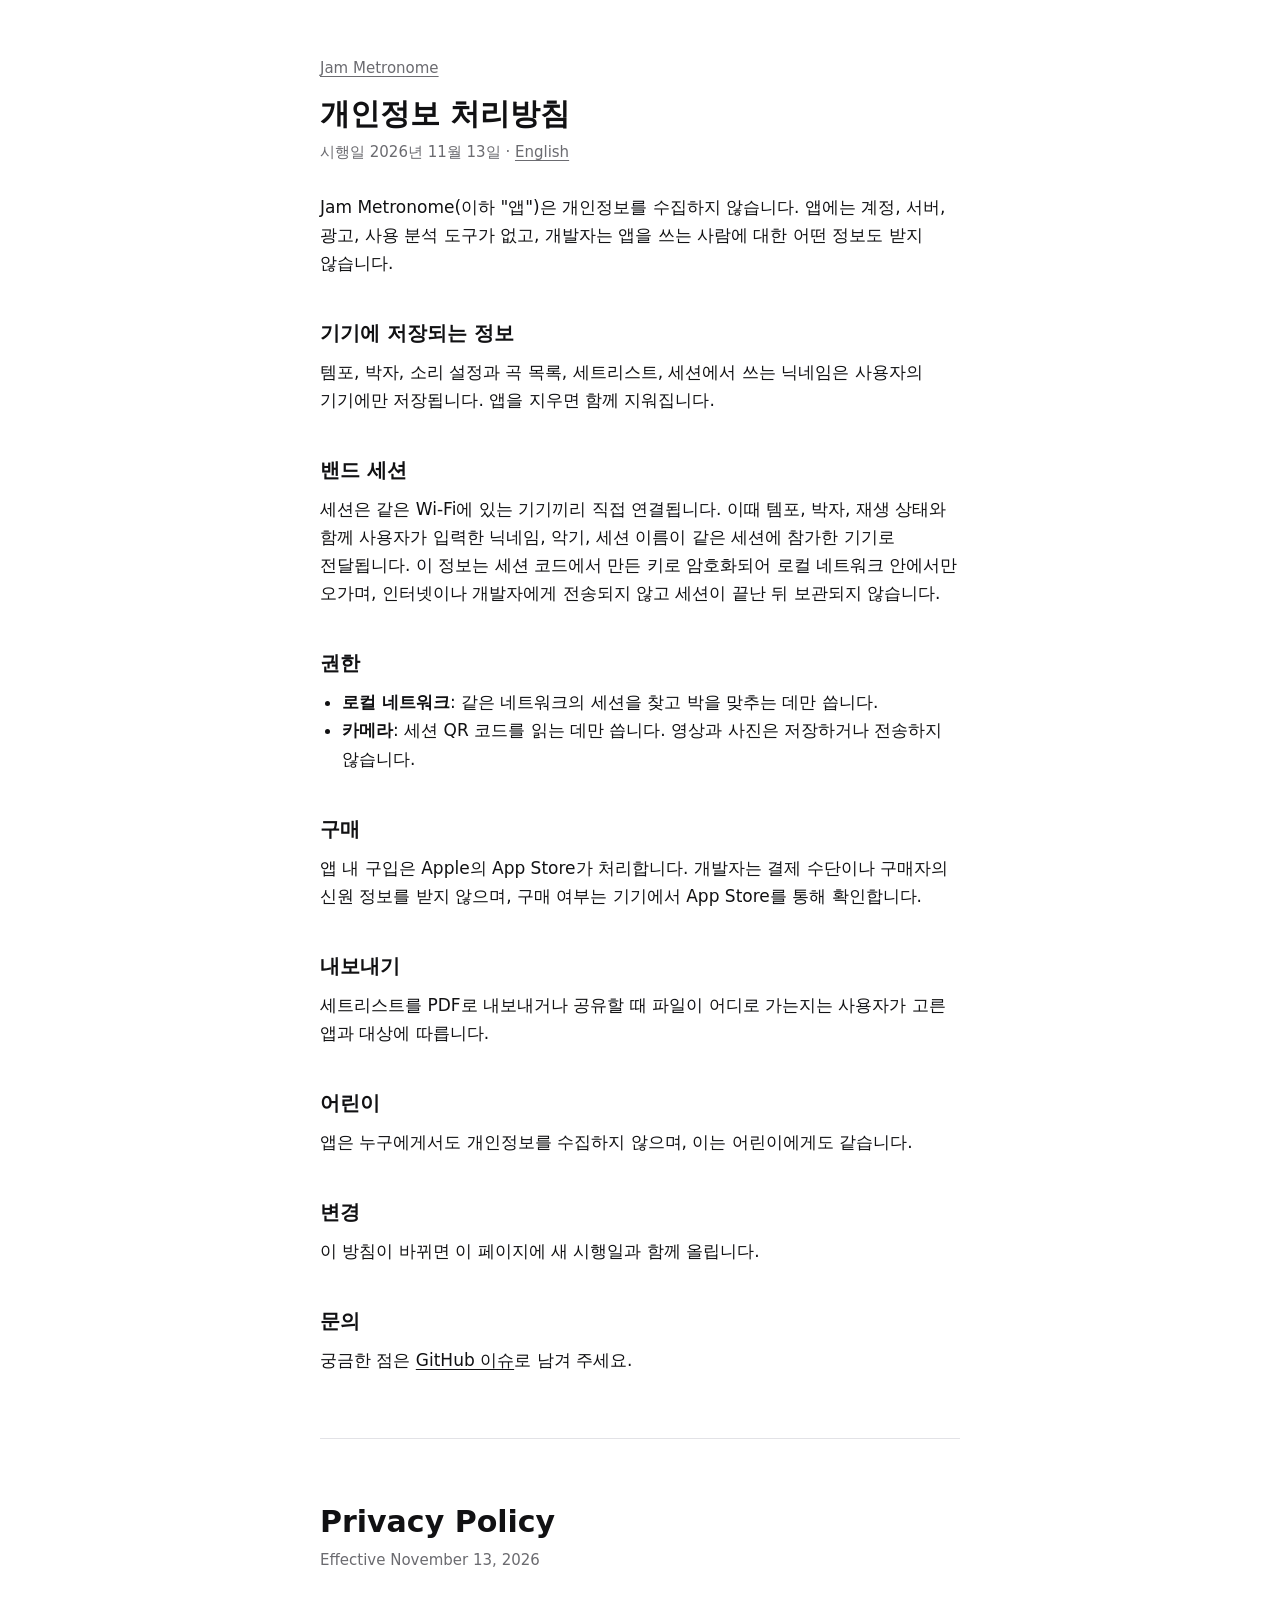
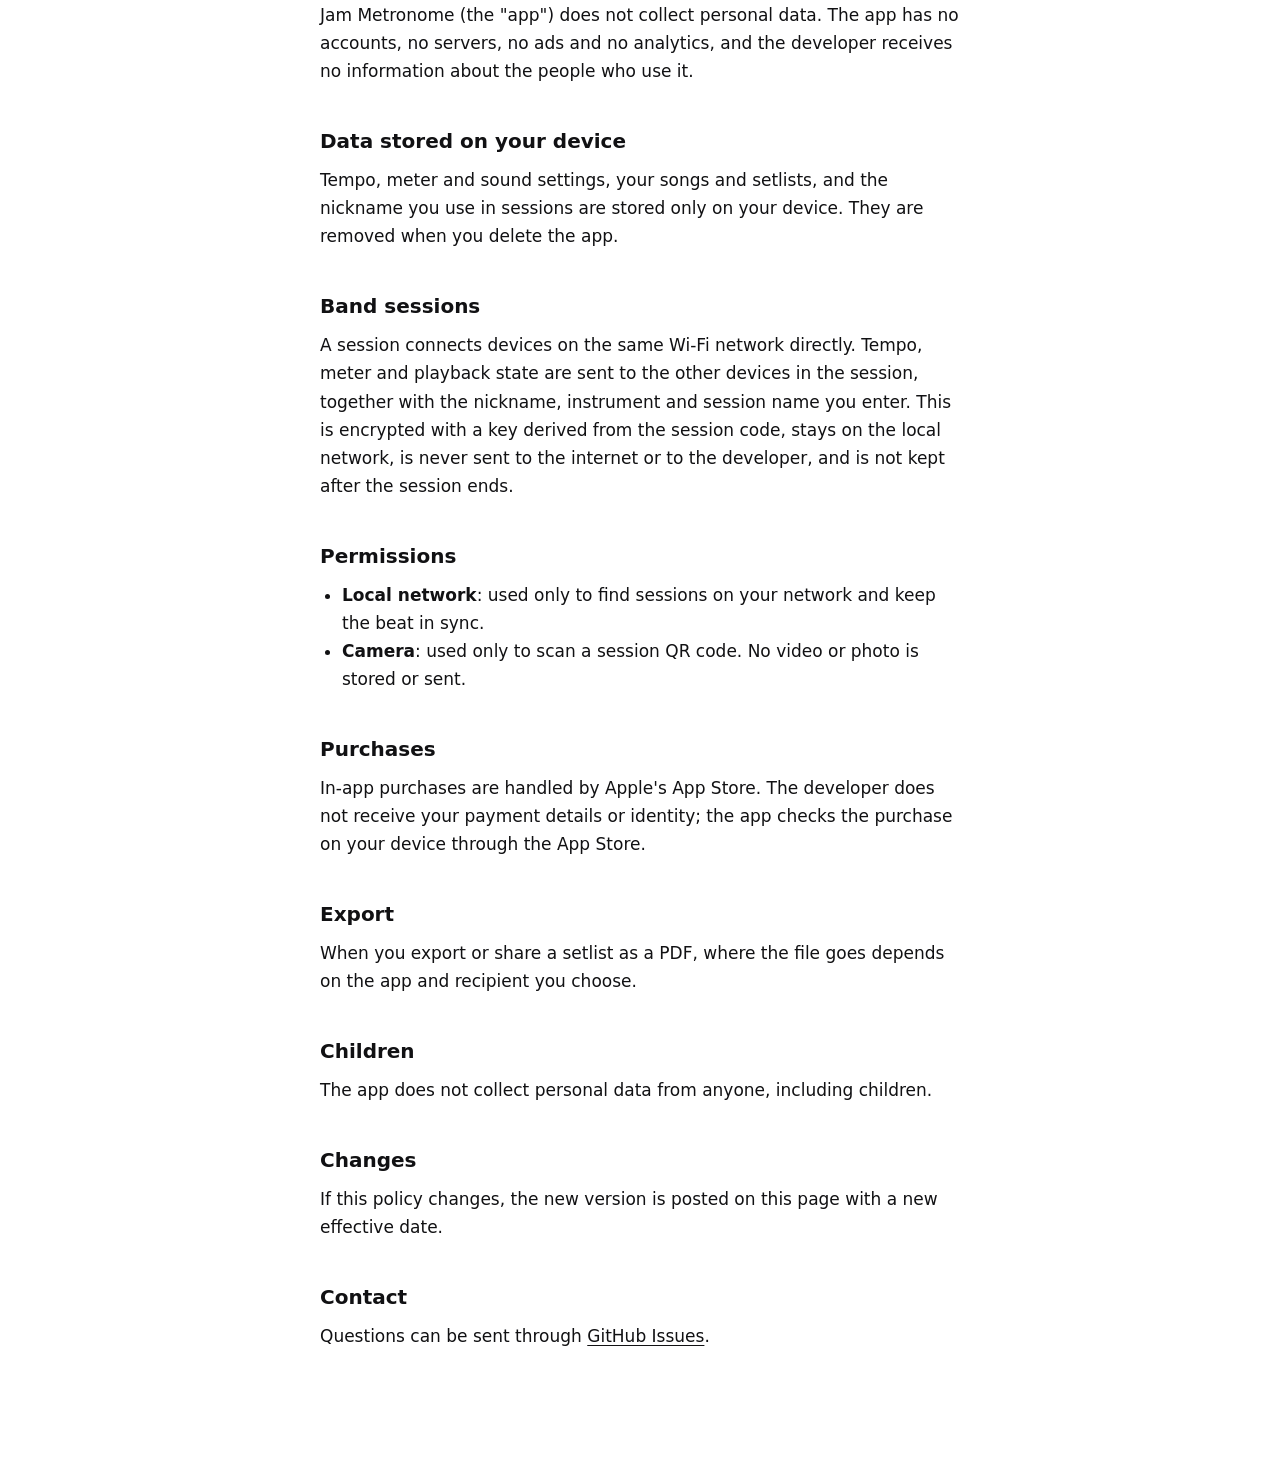
==== privacy.html @ b267054a "Add the support page and the privacy policy" ====
<!doctype html>
<html lang="ko">
<head>
<meta charset="utf-8">
<meta name="viewport" content="width=device-width, initial-scale=1">
<title>Jam Metronome 개인정보 처리방침</title>
<link rel="stylesheet" href="style.css">
</head>
<body>
<main>
<p class="nav"><a href="./">Jam Metronome</a></p>

<h1>개인정보 처리방침</h1>
<p class="meta">시행일 2026년 11월 13일 · <a href="#en">English</a></p>

<p>Jam Metronome(이하 "앱")은 개인정보를 수집하지 않습니다. 앱에는 계정, 서버, 광고, 사용 분석 도구가 없고, 개발자는 앱을 쓰는 사람에 대한 어떤 정보도 받지 않습니다.</p>

<h2>기기에 저장되는 정보</h2>
<p>템포, 박자, 소리 설정과 곡 목록, 세트리스트, 세션에서 쓰는 닉네임은 사용자의 기기에만 저장됩니다. 앱을 지우면 함께 지워집니다.</p>

<h2>밴드 세션</h2>
<p>세션은 같은 Wi-Fi에 있는 기기끼리 직접 연결됩니다. 이때 템포, 박자, 재생 상태와 함께 사용자가 입력한 닉네임, 악기, 세션 이름이 같은 세션에 참가한 기기로 전달됩니다. 이 정보는 세션 코드에서 만든 키로 암호화되어 로컬 네트워크 안에서만 오가며, 인터넷이나 개발자에게 전송되지 않고 세션이 끝난 뒤 보관되지 않습니다.</p>

<h2>권한</h2>
<ul>
<li><strong>로컬 네트워크</strong>: 같은 네트워크의 세션을 찾고 박을 맞추는 데만 씁니다.</li>
<li><strong>카메라</strong>: 세션 QR 코드를 읽는 데만 씁니다. 영상과 사진은 저장하거나 전송하지 않습니다.</li>
</ul>

<h2>구매</h2>
<p>앱 내 구입은 Apple의 App Store가 처리합니다. 개발자는 결제 수단이나 구매자의 신원 정보를 받지 않으며, 구매 여부는 기기에서 App Store를 통해 확인합니다.</p>

<h2>내보내기</h2>
<p>세트리스트를 PDF로 내보내거나 공유할 때 파일이 어디로 가는지는 사용자가 고른 앱과 대상에 따릅니다.</p>

<h2>어린이</h2>
<p>앱은 누구에게서도 개인정보를 수집하지 않으며, 이는 어린이에게도 같습니다.</p>

<h2>변경</h2>
<p>이 방침이 바뀌면 이 페이지에 새 시행일과 함께 올립니다.</p>

<h2>문의</h2>
<p>궁금한 점은 <a href="https://github.com/amsminn/jam-metronome/issues">GitHub 이슈</a>로 남겨 주세요.</p>

<hr>

<h1 id="en" lang="en">Privacy Policy</h1>
<div lang="en">
<p class="meta">Effective November 13, 2026</p>

<p>Jam Metronome (the "app") does not collect personal data. The app has no accounts, no servers, no ads and no analytics, and the developer receives no information about the people who use it.</p>

<h2>Data stored on your device</h2>
<p>Tempo, meter and sound settings, your songs and setlists, and the nickname you use in sessions are stored only on your device. They are removed when you delete the app.</p>

<h2>Band sessions</h2>
<p>A session connects devices on the same Wi-Fi network directly. Tempo, meter and playback state are sent to the other devices in the session, together with the nickname, instrument and session name you enter. This is encrypted with a key derived from the session code, stays on the local network, is never sent to the internet or to the developer, and is not kept after the session ends.</p>

<h2>Permissions</h2>
<ul>
<li><strong>Local network</strong>: used only to find sessions on your network and keep the beat in sync.</li>
<li><strong>Camera</strong>: used only to scan a session QR code. No video or photo is stored or sent.</li>
</ul>

<h2>Purchases</h2>
<p>In-app purchases are handled by Apple's App Store. The developer does not receive your payment details or identity; the app checks the purchase on your device through the App Store.</p>

<h2>Export</h2>
<p>When you export or share a setlist as a PDF, where the file goes depends on the app and recipient you choose.</p>

<h2>Children</h2>
<p>The app does not collect personal data from anyone, including children.</p>

<h2>Changes</h2>
<p>If this policy changes, the new version is posted on this page with a new effective date.</p>

<h2>Contact</h2>
<p>Questions can be sent through <a href="https://github.com/amsminn/jam-metronome/issues">GitHub Issues</a>.</p>
</div>
</main>
</body>
</html>
---- style.css ----
:root {
  color-scheme: light dark;
  --ink: #111113;
  --dim: #6b6b70;
  --rule: #e2e2e6;
  --ground: #ffffff;
}
@media (prefers-color-scheme: dark) {
  :root {
    --ink: #f2f2f4;
    --dim: #9a9aa0;
    --rule: #2a2a2e;
    --ground: #09090b;
  }
}
body {
  margin: 0;
  background: var(--ground);
  color: var(--ink);
  font: 17px/1.65 -apple-system, BlinkMacSystemFont, "Apple SD Gothic Neo", "Pretendard", system-ui, sans-serif;
  word-break: keep-all;
}
main {
  max-width: 640px;
  margin: 0 auto;
  padding: 56px 24px 96px;
}
h1 { font-size: 30px; line-height: 1.25; margin: 0 0 8px; }
h2 { font-size: 20px; margin: 40px 0 8px; }
h3 { font-size: 17px; margin: 28px 0 4px; }
p, ul { margin: 0 0 14px; }
ul { padding-left: 22px; }
a { color: inherit; text-underline-offset: 3px; }
.meta, .nav { color: var(--dim); font-size: 15px; }
.meta { margin-bottom: 28px; }
hr { border: 0; border-top: 1px solid var(--rule); margin: 64px 0; }
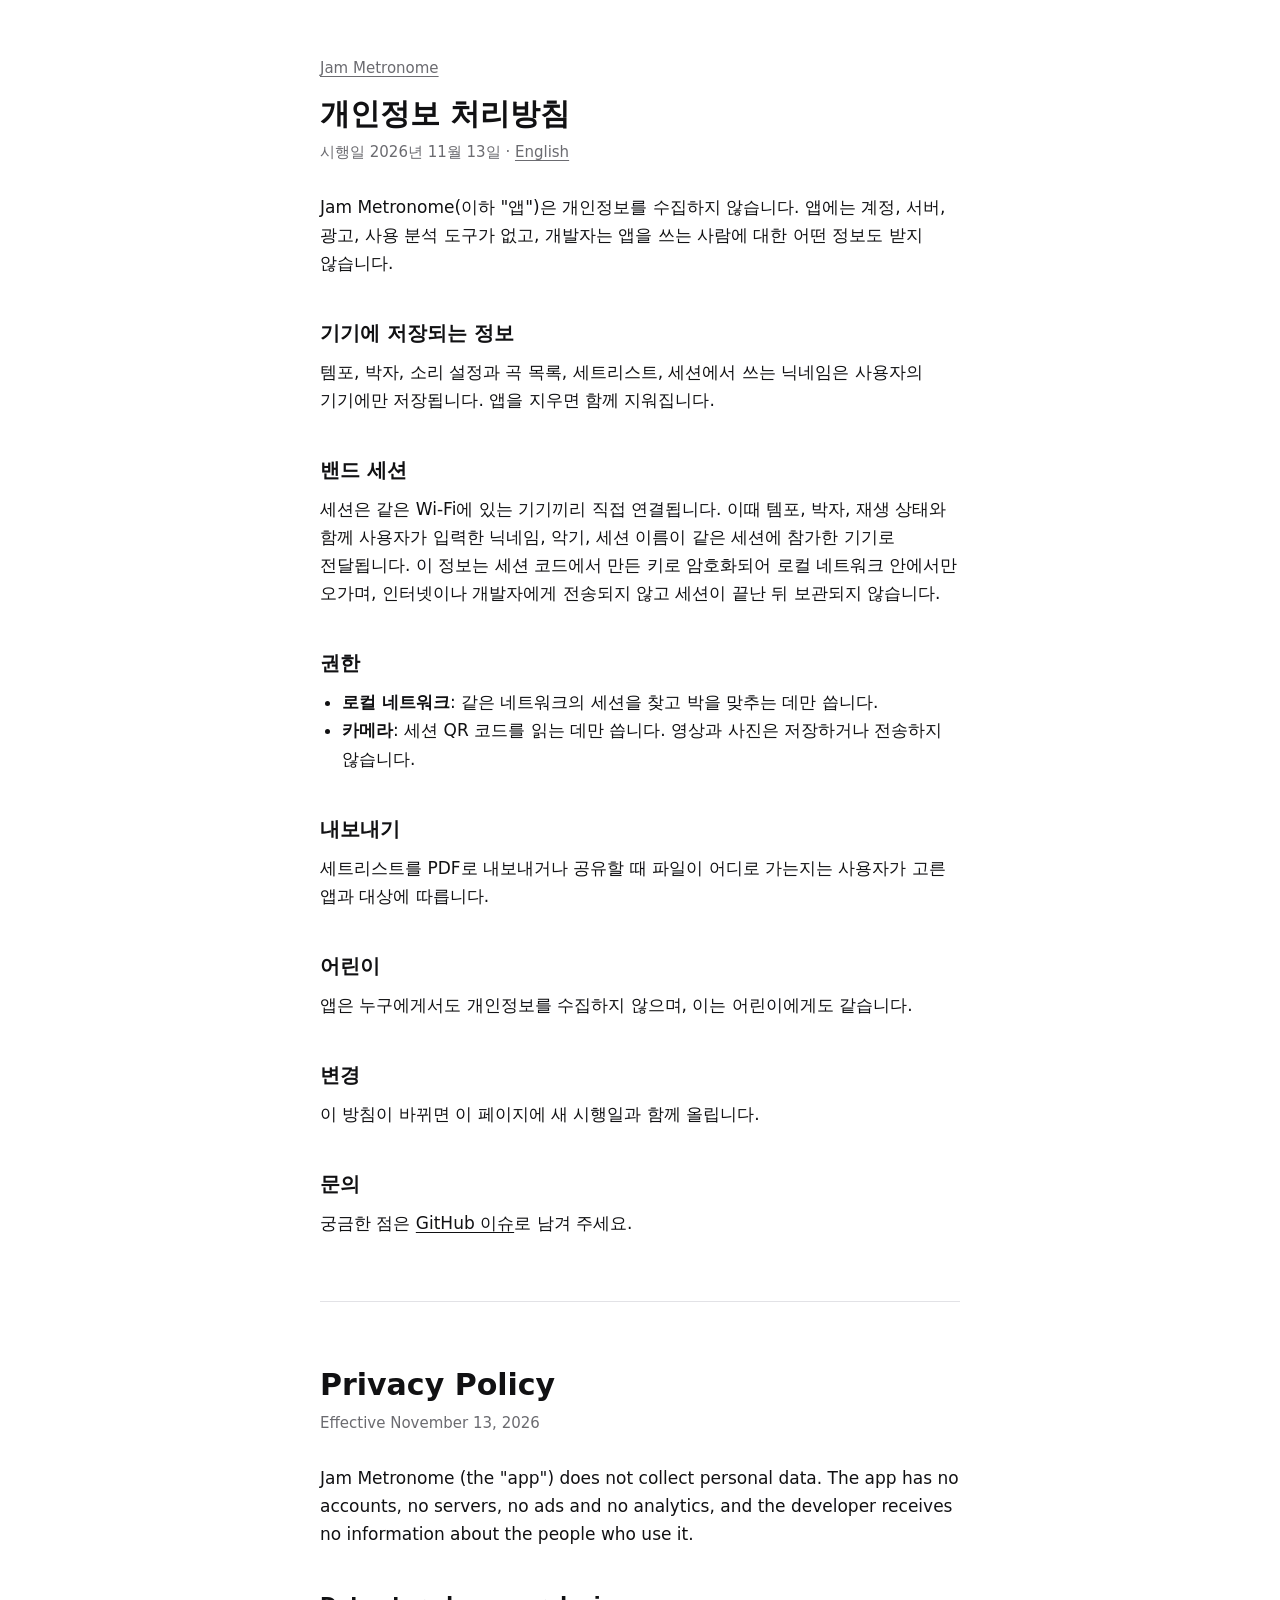
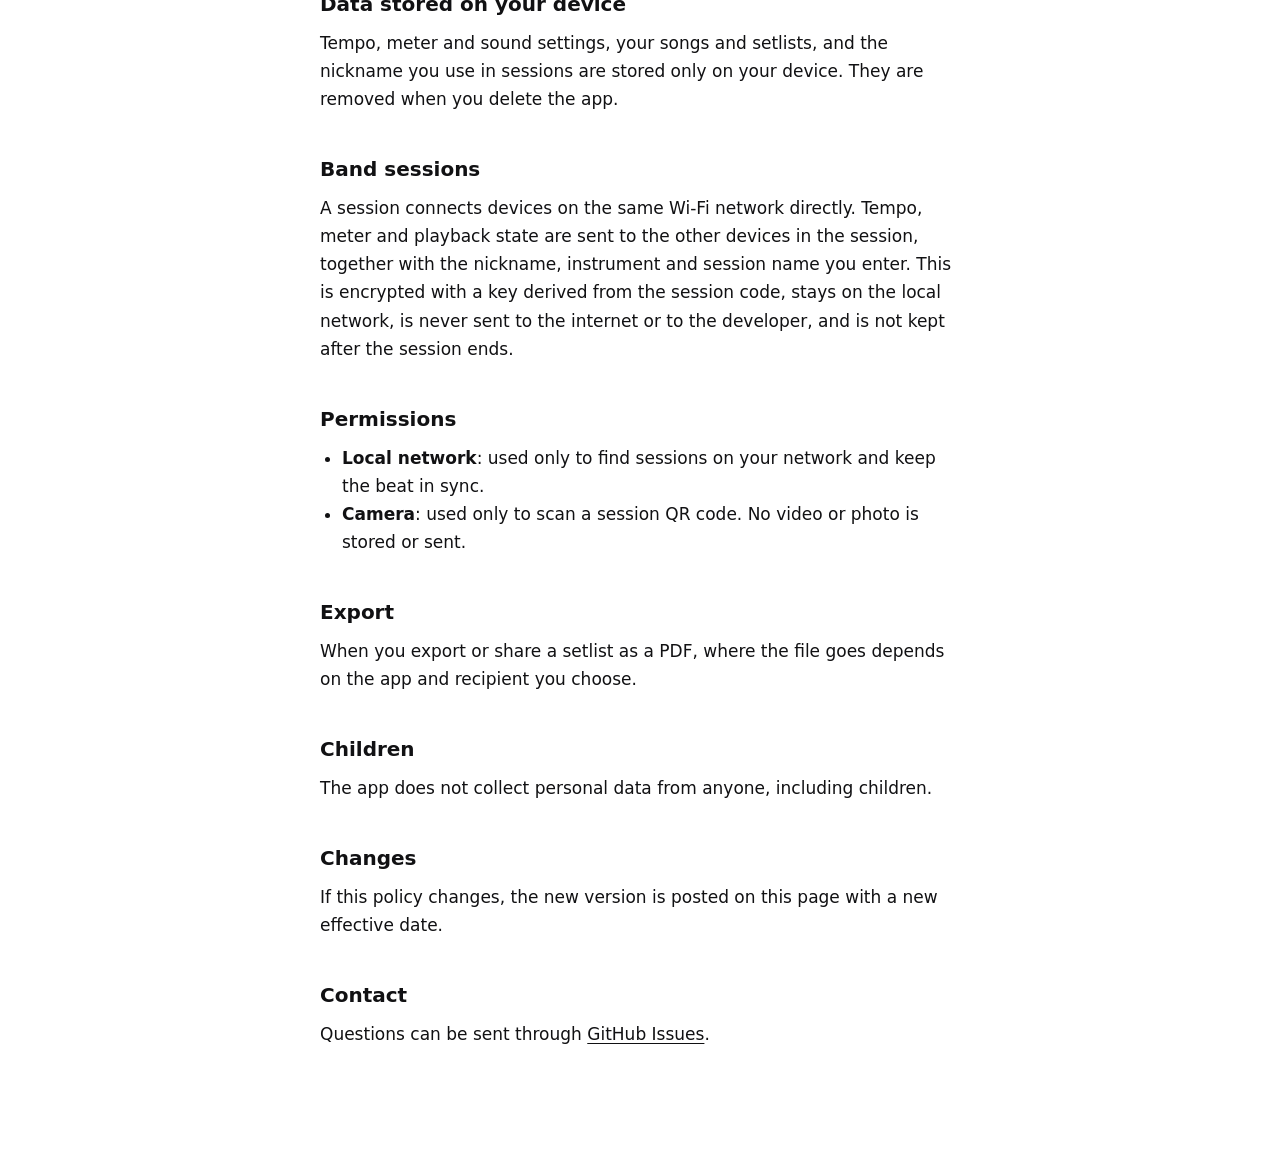
==== commit a6acc322: "Match the first release: no purchases, sessions of up to three devices" ====
--- a/privacy.html
+++ b/privacy.html
@@ -26,9 +26,6 @@
 <li><strong>로컬 네트워크</strong>: 같은 네트워크의 세션을 찾고 박을 맞추는 데만 씁니다.</li>
 <li><strong>카메라</strong>: 세션 QR 코드를 읽는 데만 씁니다. 영상과 사진은 저장하거나 전송하지 않습니다.</li>
 </ul>
-
-<h2>구매</h2>
-<p>앱 내 구입은 Apple의 App Store가 처리합니다. 개발자는 결제 수단이나 구매자의 신원 정보를 받지 않으며, 구매 여부는 기기에서 App Store를 통해 확인합니다.</p>
 
 <h2>내보내기</h2>
 <p>세트리스트를 PDF로 내보내거나 공유할 때 파일이 어디로 가는지는 사용자가 고른 앱과 대상에 따릅니다.</p>
@@ -62,9 +59,6 @@
 <li><strong>Camera</strong>: used only to scan a session QR code. No video or photo is stored or sent.</li>
 </ul>
 
-<h2>Purchases</h2>
-<p>In-app purchases are handled by Apple's App Store. The developer does not receive your payment details or identity; the app checks the purchase on your device through the App Store.</p>
-
 <h2>Export</h2>
 <p>When you export or share a setlist as a PDF, where the file goes depends on the app and recipient you choose.</p>
 
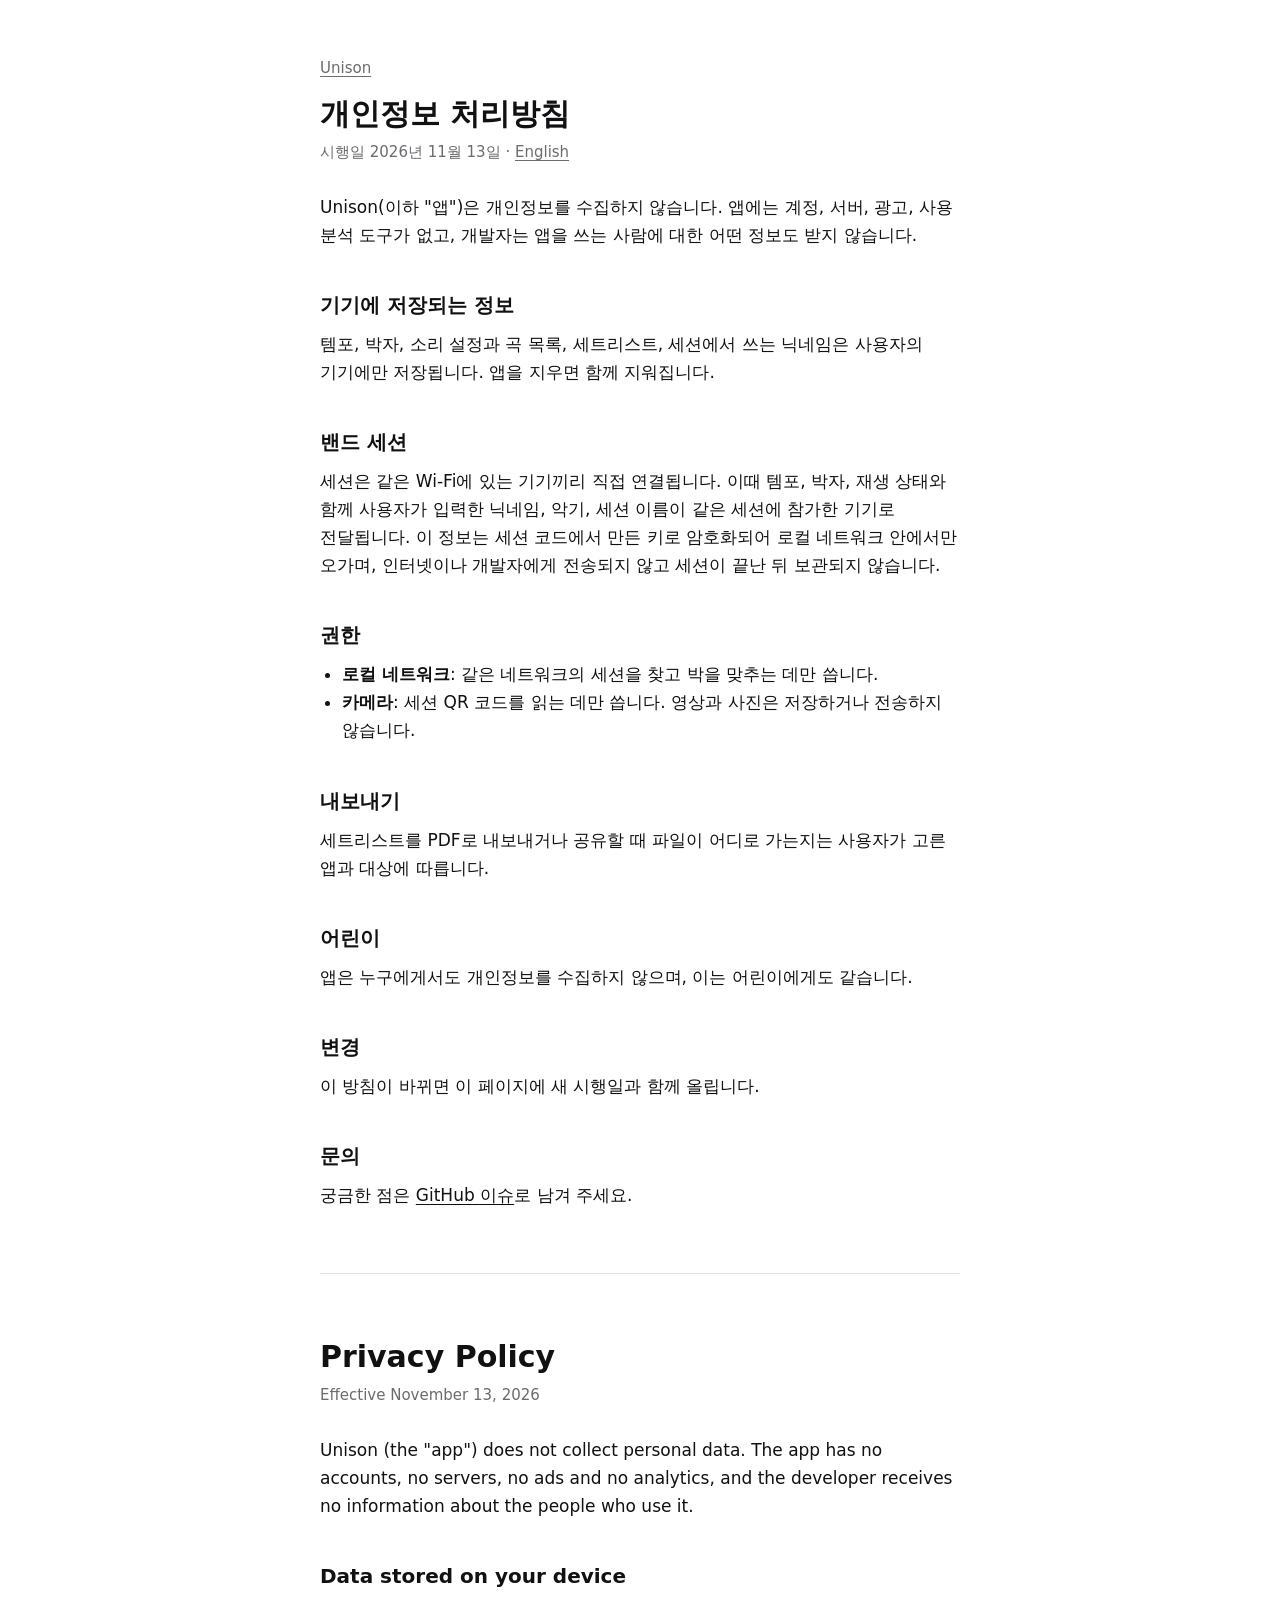
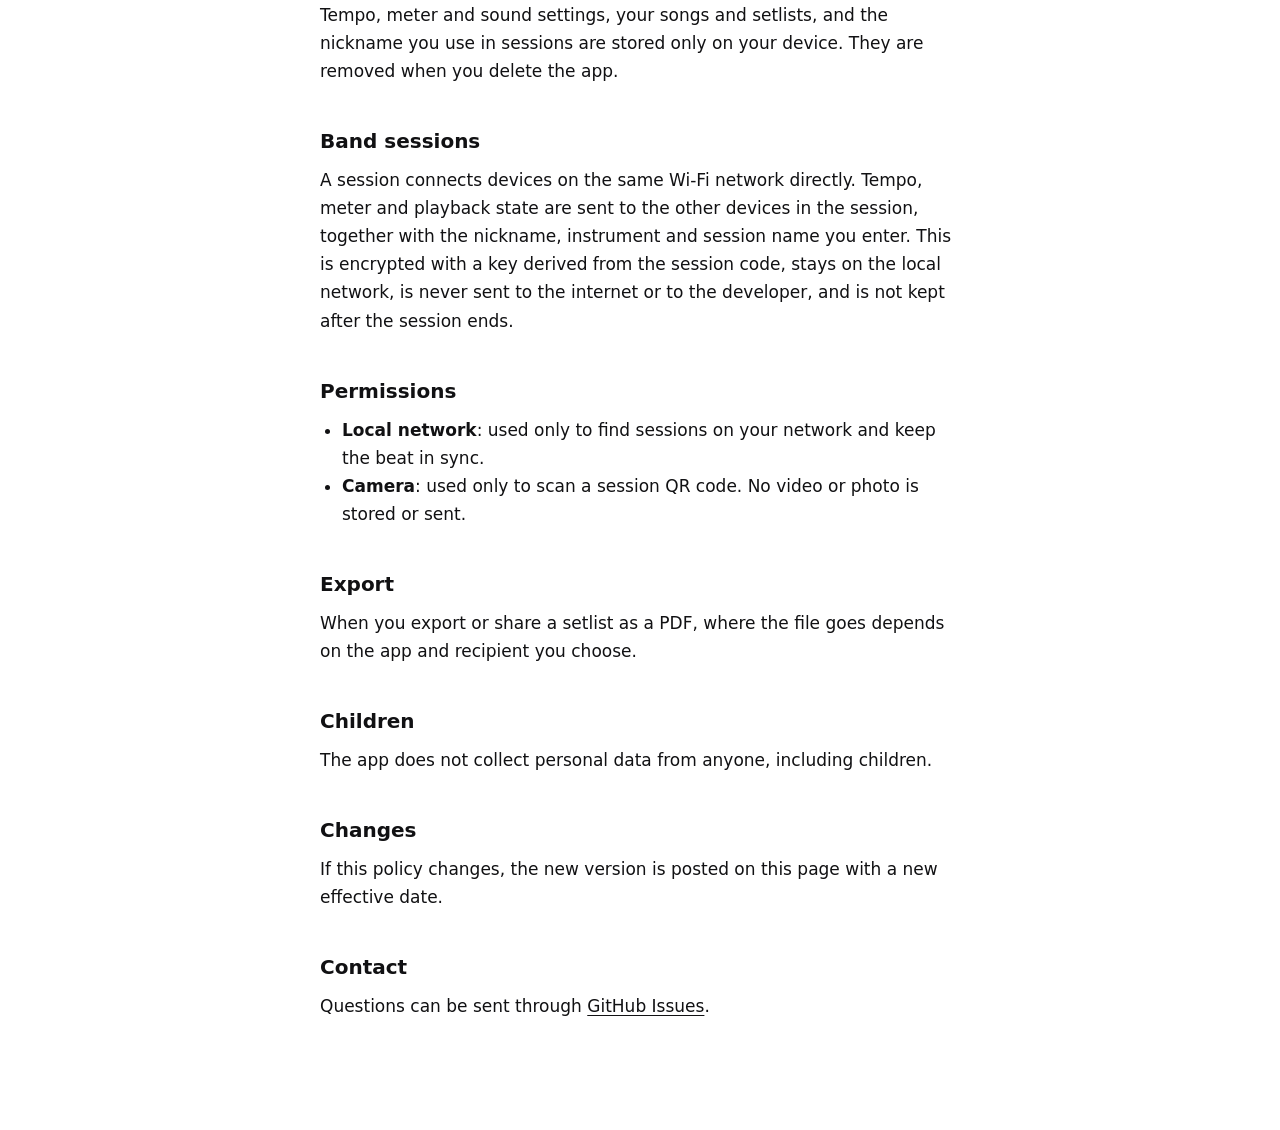
==== commit a2c06778: "Rename the app to Unison" ====
--- a/privacy.html
+++ b/privacy.html
@@ -3,17 +3,17 @@
 <head>
 <meta charset="utf-8">
 <meta name="viewport" content="width=device-width, initial-scale=1">
-<title>Jam Metronome 개인정보 처리방침</title>
+<title>Unison 개인정보 처리방침</title>
 <link rel="stylesheet" href="style.css">
 </head>
 <body>
 <main>
-<p class="nav"><a href="./">Jam Metronome</a></p>
+<p class="nav"><a href="./">Unison</a></p>
 
 <h1>개인정보 처리방침</h1>
 <p class="meta">시행일 2026년 11월 13일 · <a href="#en">English</a></p>
 
-<p>Jam Metronome(이하 "앱")은 개인정보를 수집하지 않습니다. 앱에는 계정, 서버, 광고, 사용 분석 도구가 없고, 개발자는 앱을 쓰는 사람에 대한 어떤 정보도 받지 않습니다.</p>
+<p>Unison(이하 "앱")은 개인정보를 수집하지 않습니다. 앱에는 계정, 서버, 광고, 사용 분석 도구가 없고, 개발자는 앱을 쓰는 사람에 대한 어떤 정보도 받지 않습니다.</p>
 
 <h2>기기에 저장되는 정보</h2>
 <p>템포, 박자, 소리 설정과 곡 목록, 세트리스트, 세션에서 쓰는 닉네임은 사용자의 기기에만 저장됩니다. 앱을 지우면 함께 지워집니다.</p>
@@ -45,7 +45,7 @@
 <div lang="en">
 <p class="meta">Effective November 13, 2026</p>
 
-<p>Jam Metronome (the "app") does not collect personal data. The app has no accounts, no servers, no ads and no analytics, and the developer receives no information about the people who use it.</p>
+<p>Unison (the "app") does not collect personal data. The app has no accounts, no servers, no ads and no analytics, and the developer receives no information about the people who use it.</p>
 
 <h2>Data stored on your device</h2>
 <p>Tempo, meter and sound settings, your songs and setlists, and the nickname you use in sessions are stored only on your device. They are removed when you delete the app.</p>
